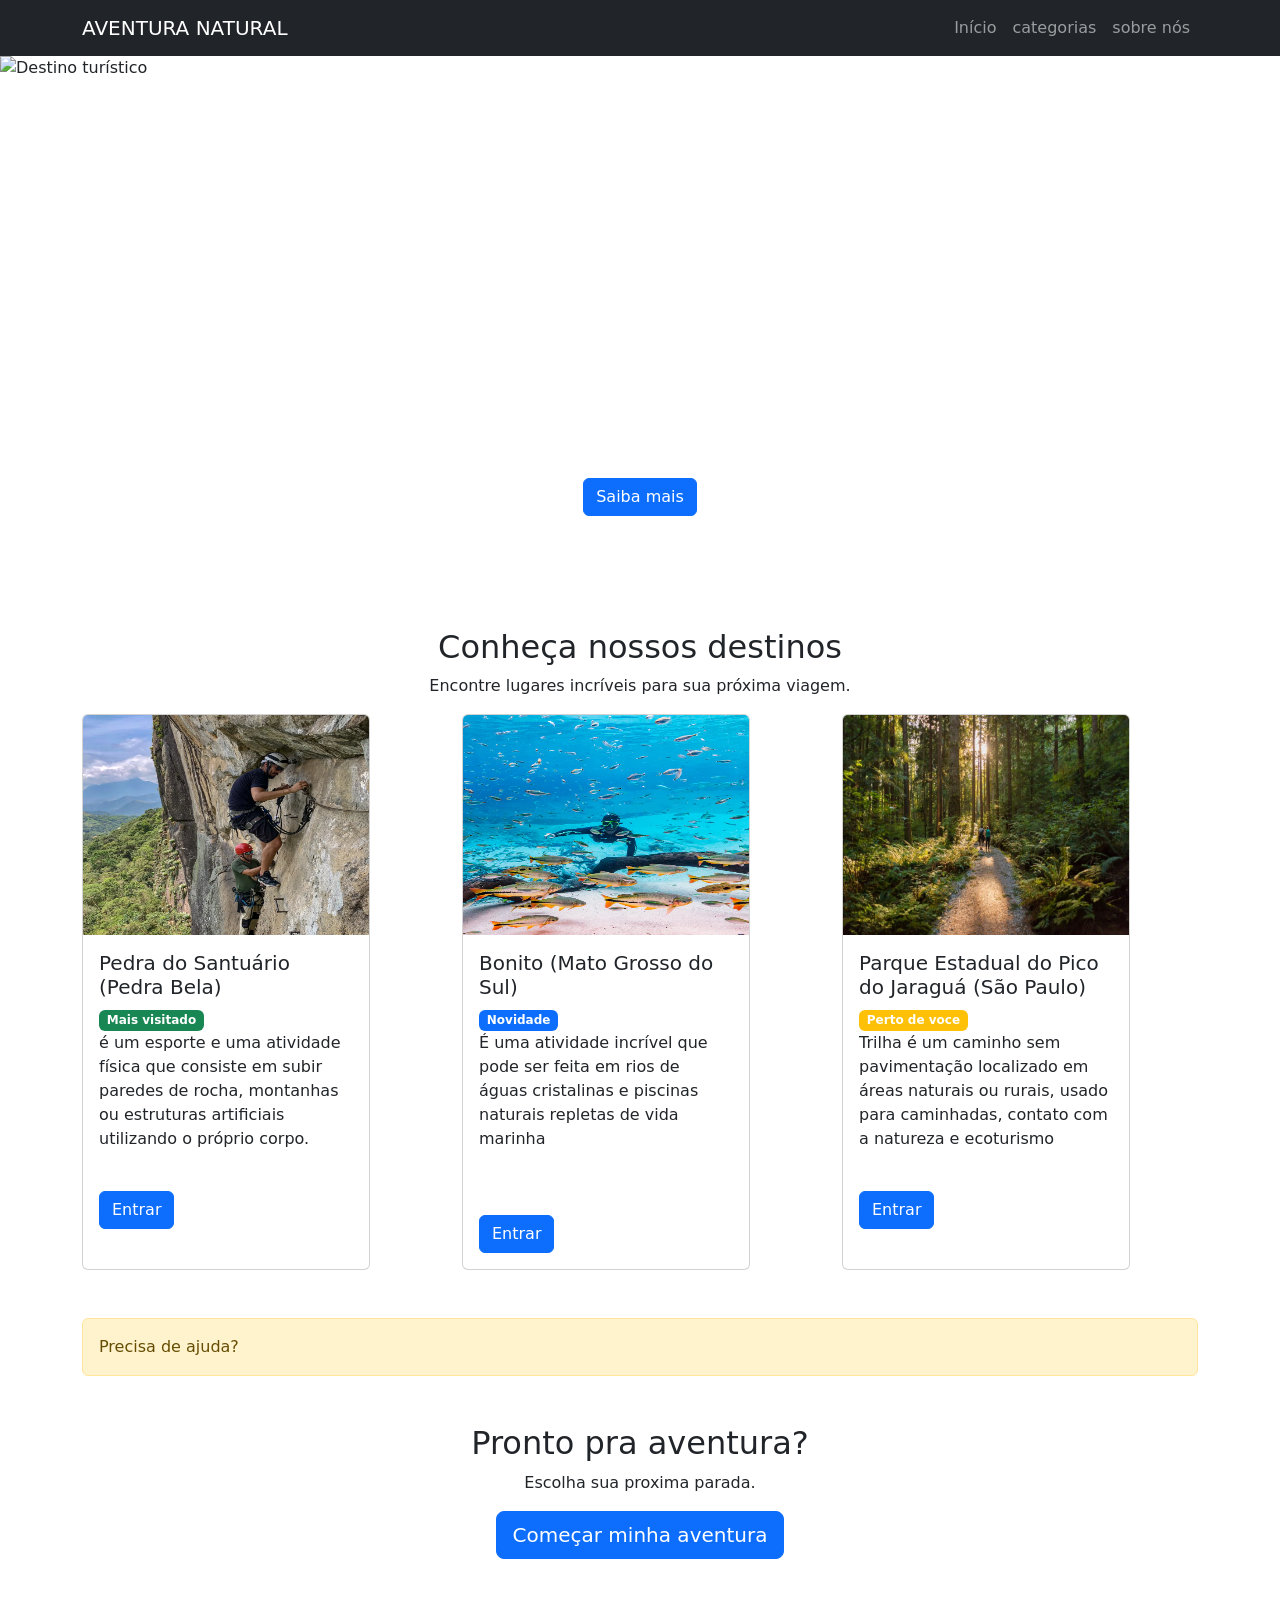
==== index.html @ bfe9abd6 "ana" ====
<!DOCTYPE html>
<html lang="pt-br">

<head>
    <meta charset="UTF-8">
    <meta name="viewport" content="width=device-width, initial-scale=1.0">
    <link href="https://cdn.jsdelivr.net/npm/bootstrap@5.3.3/dist/css/bootstrap.min.css" rel="stylesheet">
     <link href="./CSS/STYLE.CSS" rel="stylesheet">
   
    <title>AVENTURA NATURAL</title>
</head>

<body>
    <nav class="navbar navbar-expand-lg
    bg-dark navbar-dark">
        <div class="container">
            <a class="navbar-brand" href="#">
                AVENTURA NATURAL
            </a>
            <div class="navbar-nav ms-auto">
                <a class="nav-link" href="#">
                    Início</a>
                <a class="nav-link" href="#">
                    categorias</a>
                <a class="nav-link" href="#">
                    sobre nós</a>
            </div>
        </div>
    </nav>

    <div id="carouselTurismo" class="carousel slide" data-bs-ride="carousel">
        <div class="carousel-inner">

            <div class="carousel-item active">
                <img src="img/nado.webp" class="d-block w-100" alt="Destino turístico">
                <div class="carousel-caption">
                    <h2>Mergulho</h2>
                    <p>Conheça as belezas marinhas</p>
                    <button class="btn btn-primary">
                        Saiba mais
                    </button>
                </div>
            </div>


            <div class="carousel-item">
                <img src="img/pedra.jpg" class="d-block w-100">

                <div class="carousel-caption">
                    <h2>Escalada</h2>
                    <p>Descubra o mundo do alto.</p>

                    <button class="btn btn-primary">
                        Saiba mais

                    </button>
                </div>
            </div>

            <div class="carousel-item">
                <img src="./IMG/trilha.jpg" class="d-block w-100">
                <div class="carousel-caption">

                    <h2>Trilha</h2>
                    <p>Explore a natureza terrestre.</p>
                    <button class="btn btn-primary">

                        Saiba mais
                    </button>
                </div>
            </div>

            <button class="carousel-control-prev" type="button"
            data-bs-target="#carouselTurismo"          
            data-bs-slide="prev">           
            <span class="carousel-control-prev-icon">          
            </span>          
            </button>          
                       
            <button class="carousel-control-next"           
            type="button"            
            data-bs-target="#carouselTurismo"           
            data-bs-slide="next">          
            <span class="carousel-control-next-icon">    
            </span>
            </button>




        </div>
    </div>
    <script src="https://cdn.jsdelivr.net/npm/bootstrap@5.3.3/dist/js/bootstrap.bundle.min.js">

    </script>

<br>

<section class="container my-5">

        <h2 class="text-center">
             Conheça nossos destinos
            </h2>

        <p class="text-center">
         Encontre lugares incríveis para sua próxima viagem.
         </p>

<div class="row">
  <div class="col-md-4">
    <div class="card" style="width: 18rem;">
        <img src="./IMG/escaladacard.webp" class="card-img-top" alt="...">
        <div class="card-body">

            <h5 class="card-title">
                Pedra do Santuário (Pedra Bela)
              </h5>

              <span class="badge bg-success">
                Mais visitado
              </span>

          
          <p class="card-text">é um esporte e uma atividade física que consiste em subir paredes de rocha, montanhas ou estruturas artificiais utilizando o próprio corpo.</p>
          <br>
          <a href="#" class="btn btn-primary">Entrar</a>
        </div>
      </div>
  </div>

  <div class="col-md-4">
    <div class="card" style="width: 18rem;">
        <img src="./IMG/nadocards.webp" class="card-img-top" alt="...">
        <div class="card-body">

            <h5 class="card-title">
                Bonito (Mato Grosso do Sul)
              </h5>

              <span class=" badge bg-primary">
                Novidade
              </span>

          
          <p class="card-text">É uma atividade incrível que pode ser feita em rios de águas cristalinas e piscinas naturais repletas de vida marinha</p>
          <br>
          <br>
          <a href="#" class="btn btn-primary">Entrar</a>
        </div>
      </div>
  </div>

  <div class="col-md-4">
    <div class="card" style="width: 18rem;">
        <img src="./IMG/trilhacard.jpeg" class="card-img-top" alt="...">
        <div class="card-body">

            <h5 class="card-title">
                Parque Estadual do Pico do Jaraguá (São Paulo)
              </h5>

              <span class="badge bg-warning">
                Perto de voce
              </span>

        
          <p class="card-text">Trilha é um caminho sem pavimentação localizado em áreas naturais ou rurais, usado para caminhadas, contato com a natureza e ecoturismo</p>
          <br>
          <a href="#" class="btn btn-primary">Entrar</a>
        </div>
      </div>
  </div>
</div>

</section>
<div class="container my-5">
    
     <div class="alert alert-warning">
     Precisa de ajuda?
     </div>

    </div>

    <section class="container
  text-center my-5">

  <h2>Pronto pra aventura?</h2>

  <p>Escolha sua proxima parada.</p>

  <button class="btn btn-primary
    btn-lg">
    Começar minha aventura
  </button>

</section>

</body>
</html>
---- CSS/STYLE.CSS ----
.card-img-top {
        height: 220px;
    }

    .carousel-item img {
        height: 500px;
        object-fit: cover;
      }
      
      .card {
        height: 100%;
        transition: 0.3s;
      }

      .card:hover {
        transform: translateY(-5px);
      }
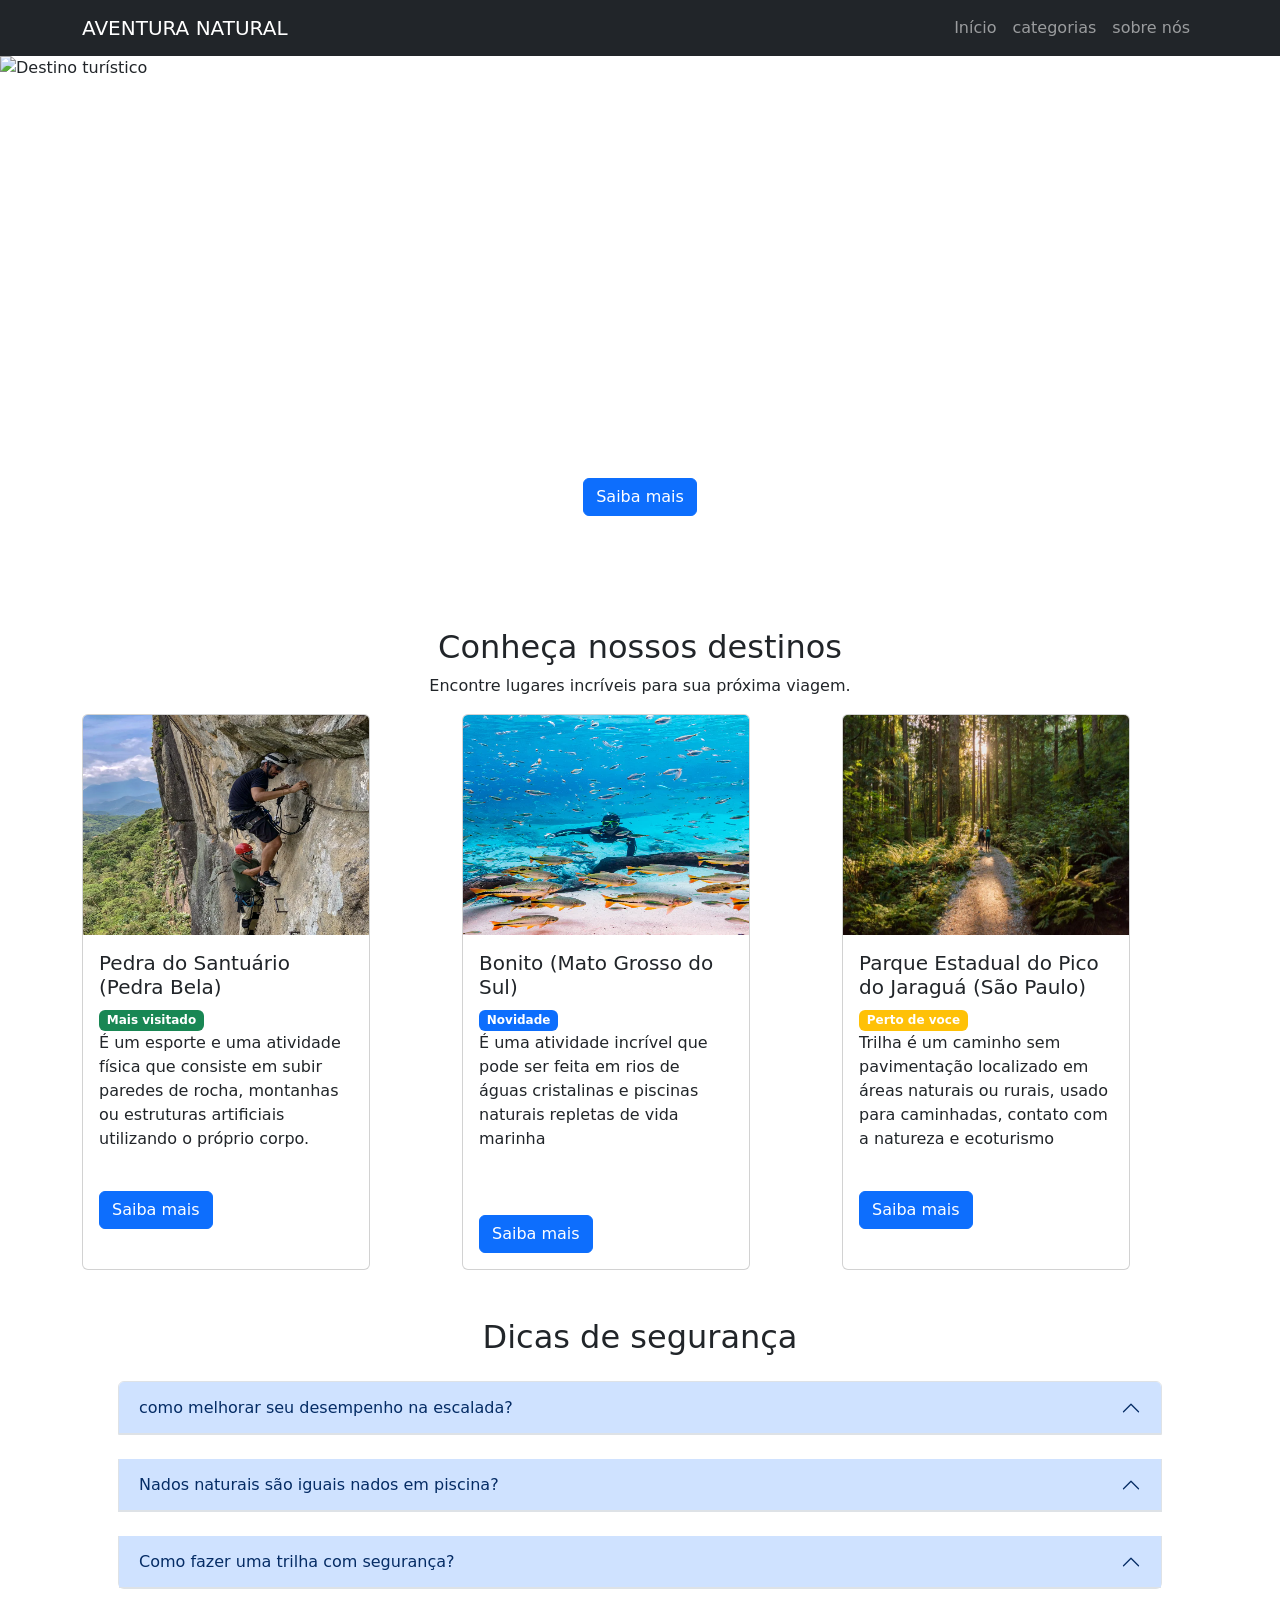
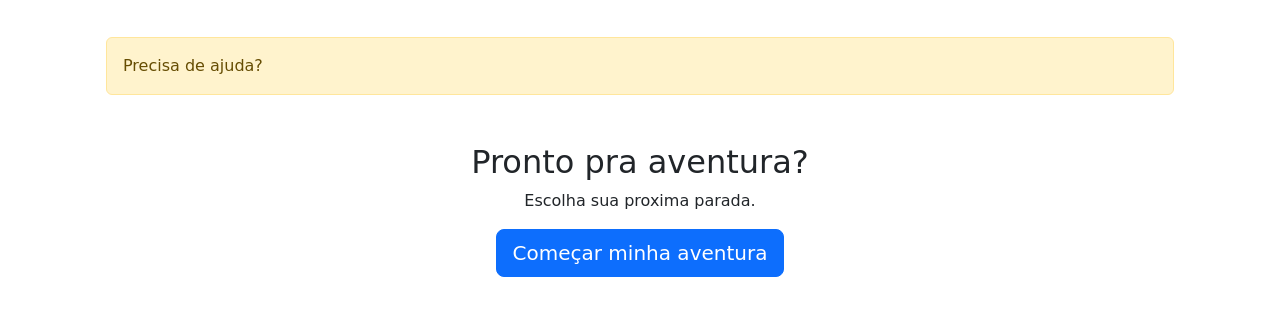
==== commit 4cdf4049: "Modal completo e outros" ====
--- a/index.html
+++ b/index.html
@@ -17,6 +17,20 @@
             <a class="navbar-brand" href="#">
                 AVENTURA NATURAL
             </a>
+
+            <button class="navbar-toggler"
+            type="button"  
+            data-bs-toggle="collapse"        
+            data-bs-target="#menu">   
+            <span class="navbar-toggler-icon">    
+            </span>
+          </button>
+          <div class="collapse navbar-collapse"
+          id="menu">
+          <!-- links do menu aqui -->
+        
+
+
             <div class="navbar-nav ms-auto">
                 <a class="nav-link" href="#">
                     Início</a>
@@ -25,6 +39,7 @@
                 <a class="nav-link" href="#">
                     sobre nós</a>
             </div>
+        </div>
         </div>
     </nav>
 
@@ -121,9 +136,13 @@
               </span>
 
           
-          <p class="card-text">é um esporte e uma atividade física que consiste em subir paredes de rocha, montanhas ou estruturas artificiais utilizando o próprio corpo.</p>
+          <p class="card-text">É um esporte e uma atividade física que consiste em subir paredes de rocha, montanhas ou estruturas artificiais utilizando o próprio corpo.</p>
           <br>
-          <a href="#" class="btn btn-primary">Entrar</a>
+          <button class="btn btn-primary"
+  data-bs-toggle="modal"
+  data-bs-target="#modalpedra">
+  Saiba mais
+</button>
         </div>
       </div>
   </div>
@@ -145,7 +164,11 @@
           <p class="card-text">É uma atividade incrível que pode ser feita em rios de águas cristalinas e piscinas naturais repletas de vida marinha</p>
           <br>
           <br>
-          <a href="#" class="btn btn-primary">Entrar</a>
+   <button class="btn btn-primary"
+  data-bs-toggle="modal"
+  data-bs-target="#modalBonito">
+  Saiba mais
+</button>
         </div>
       </div>
   </div>
@@ -166,15 +189,145 @@
         
           <p class="card-text">Trilha é um caminho sem pavimentação localizado em áreas naturais ou rurais, usado para caminhadas, contato com a natureza e ecoturismo</p>
           <br>
-          <a href="#" class="btn btn-primary">Entrar</a>
+    <button class="btn btn-primary"
+  data-bs-toggle="modal"
+  data-bs-target="#modalnado">
+  Saiba mais
+            </button>
         </div>
       </div>
   </div>
 </div>
 
+<div class="modal fade" id="modalBonito">
+    <div class="modal-dialog"> 
+      <div class="modal-content">
+        <div class="modal-header"> 
+          <h5 class="modal-title">Mato Grosso</h5> 
+          <button type="button" class="btn-close" data-bs-dismiss="modal"></button> 
+        </div> 
+        <div class="modal-body"> 
+          <img src="IMG/bonitoMT.jpg">
+          <p>Bonito, em Mato Grosso do Sul, é a capital brasileira do ecoturismo, famosa por seus rios de águas cristalinas, flutuações, grutas e cachoeiras.</p>  
+        </div>
+        <div class="modal-footer">  
+          <button type="button" class="btn btn-secondary" data-bs-dismiss="modal">Fechar</button> 
+        </div>
+      </div>
+    </div>
+  </div>
 </section>
 <div class="container my-5">
+
+    <div class="modal fade" id="modalpedra">
+        <div class="modal-dialog"> 
+          <div class="modal-content">
+            <div class="modal-header">
+              <h5 class="modal-title">São Paulo</h5> 
+              <button type="button" class="btn-close" data-bs-dismiss="modal"></button> 
+            </div> 
+            <div class="modal-body"> 
+              <img src="IMG/pedradosantuario.jfif">
+              <p>Pedra Bela é uma charmosa estância turística e a cidade mais rural do estado de São Paulo, localizada na Serra da Mantiqueira a cerca de 117 km da capital.</p>  
+            </div>
+            <div class="modal-footer">  
+              <button type="button" class="btn btn-secondary" data-bs-dismiss="modal">Fechar</button> 
+            </div>
+          </div>
+        </div>
+      </div>
+    </section>
+    <div class="container my-5">
+
+        <div class="modal fade" id="modalnado">
+            <div class="modal-dialog"> 
+              <div class="modal-content">
+                <div class="modal-header"> 
+                  <h5 class="modal-title">São Paulo</h5> 
+                  <button type="button" class="btn-close" data-bs-dismiss="modal"></button> 
+                </div> 
+                <div class="modal-body"> 
+                  <img src="IMG/jaragua.jpg">
+                  <p>O Parque Estadual do Jaraguá abriga o Pico do Jaraguá, o ponto mais alto da cidade de São Paulo, com 1.135 metros de altitude.</p>  
+                </div>
+                <div class="modal-footer">  
+                  <button type="button" class="btn btn-secondary" data-bs-dismiss="modal">Fechar</button> 
+                </div>
+              </div>
+            </div>
+          </div>
+        </section>
+        <div class="container my-5">
     
+            <div class="container my-5">
+                <h2 class="text-center mb-4">             
+                  Dicas de segurança        
+                </h2>           
+                <div class="accordion" id="faq">         
+               
+
+              <div class="accordion-item">
+                <h2 class="accordion-header">             
+                  <button class="accordion-button"           
+                    data-bs-toggle="collapse"            
+                    data-bs-target="#pergunta1">           
+                    como melhorar seu desempenho na escalada?    
+                  </button>            
+                </h2>            
+                <div id="pergunta1"           
+                  class="accordion-collapse collapse"           
+                  data-bs-parent="#faq">            
+                  <div class="accordion-body">            
+                    Para melhorar o seu desempenho e garantir a segurança na escalada, priorize a técnica com as pernas em vez de usar apenas a força dos braços.            
+                  </div>            
+                </div>
+              </div> 
+            <br>
+            
+              <div class="accordion-item">
+                <h2 class="accordion-header">             
+                  <button class="accordion-button"           
+                    data-bs-toggle="collapse"            
+                    data-bs-target="#pergunta1">           
+                    Nados naturais são iguais nados em piscina?            
+                  </button>            
+                </h2>            
+                <div id="pergunta1"           
+                  class="accordion-collapse collapse"           
+                  data-bs-parent="#faq">            
+                  <div class="accordion-body">            
+                    seja no mar, em rios, lagos ou cachoeiras, é uma experiência incrível e libertadora, mas exige cuidados muito diferentes da piscina.            
+                  </div>            
+                </div>
+              </div> 
+            <br>
+              <div class="accordion-item">
+                <h2 class="accordion-header">             
+                  <button class="accordion-button"           
+                    data-bs-toggle="collapse"            
+                    data-bs-target="#pergunta1">           
+                    Como fazer uma trilha com segurança?       
+                  </button>            
+                </h2>            
+                <div id="pergunta1"           
+                  class="accordion-collapse collapse"           
+                  data-bs-parent="#faq">            
+                  <div class="accordion-body">            
+                    Para fazer uma trilha no mato com segurança e conforto, o mais importante é planejar o trajeto com antecedência e usar roupas e calçados adequados.            
+                  </div>            
+                </div>
+              </div> 
+            
+            
+            
+            
+            </div>
+              </div>
+
+
+
+
+    <!--alerta-->
      <div class="alert alert-warning">
      Precisa de ajuda?
      </div>
@@ -193,6 +346,7 @@
     Começar minha aventura
   </button>
 
+  
 </section>
 
 </body>
--- a/CSS/STYLE.CSS
+++ b/CSS/STYLE.CSS
@@ -14,4 +14,147 @@
 
       .card:hover {
         transform: translateY(-5px);
-      }+      }
+
+
+
+      /* Caixa principal do Modal */
+.modal-content {
+  border: none;
+  border-radius: 18px;
+  overflow: hidden;
+
+  /* Sombra ao redor da janela */
+  box-shadow: 0 10px 30px rgba(0, 0, 0, 0.25);
+}
+
+/* -----------------------------------------------------​
+
+   CABEÇALHO DO MODAL​
+
+----------------------------------------------------- */
+.modal-header {
+  padding: 20px 25px;
+
+  /* Remove a linha padrão do Bootstrap */
+  border-bottom: none;
+
+  background-color: #f8f9fa;
+}
+
+/* Título do Modal */
+.modal-title {
+  font-size: 1.5rem;
+  font-weight: 700;
+}
+
+/* Corpo do Modal */
+.modal-body {
+  padding: 30px;
+  font-size: 1rem;
+  line-height: 1.7;
+}
+
+/* Imagem dentro do Modal */
+.modal-body img {
+  width: 440px;
+  border-radius: 12px;
+  margin-bottom: 20px;
+}
+
+/* Rodapé do Modal */
+.modal-footer {
+  padding: 15px 25px;
+  border-top: none;
+  background-color: #f8f9fa;
+}
+
+/* Botões do Modal */
+.modal .btn {
+  border-radius: 8px;
+  padding: 8px 20px;
+}
+
+
+/* -----------------------------------------------------​
+
+   CAIXA PRINCIPAL​
+
+   ----------------------------------------------------- */
+/* Cria uma caixa separada para o Accordion. O max-width evita que fique muito largo. */
+.faq-box {
+  max-width: 850px;
+  /* Centraliza a caixa */
+  margin: 0 auto;
+  /* Espaçamento interno */
+  padding: 35px;
+  /* Fundo da caixa */
+  background-color: #ffffff;
+  /* Cantos arredondados */
+  border-radius: 18px;
+  /* Borda */
+  border: 1px solid #e9ecef;
+  /* Sombra para criar sensação de elevação */
+  box-shadow: 0 8px 25px rgba(0, 0, 0, 0.12);
+}
+  /* -----------------------------------------------------​
+
+   ÁREA DO ACCORDION​
+
+   ----------------------------------------------------- */
+.faq-box .accordion {
+  width: 100%;
+}
+
+/* -----------------------------------------------------​
+
+   CADA PERGUNTA​
+
+   ----------------------------------------------------- */
+.faq-box .accordion-item {
+  /* Remove a borda padrão */
+  border: none;
+  /* Espaço entre as perguntas */
+  margin-bottom: 15px;
+  /* Arredonda cada "gaveta" */
+  border-radius: 12px;
+  /* Mantém o conteúdo dentro do arredondamento */
+  overflow: hidden;
+  /* Pequena sombra em cada item */
+  box-shadow: 0 3px 10px rgba(0, 0, 0, 0.08);
+}
+
+  /* EFEITO AO CLICAR */
+/* Remove o contorno padrão que aparece quando o botão recebe foco. */
+.faq-box .accordion-button:focus {
+  box-shadow: none;
+}
+
+/* ÁREA DA RESPOSTA */
+.faq-box .accordion-body {
+  /* Espaçamento interno maior */
+  padding: 25px;
+  /* Espaçamento entre linhas */
+  line-height: 1.7;
+  /* Fundo da resposta */
+  background-color: #ffffff;
+}
+
+/* BOTÃO DA PERGUNTA */
+.faq-box .accordion-button {
+  /* Espaçamento interno */
+  padding: 20px 22px;
+  /* Tamanho do texto */
+  font-size: 1rem;
+  /* Deixa a pergunta em destaque */
+  font-weight: 600;
+  /* Cor de fundo */
+  background-color: #f8f9fa;
+}
+
+/* PERGUNTA ABERTA */
+.faq-box .accordion-button:not(.collapsed) {
+  background-color: #e9ecef;
+  /* Remove sombra padrão */
+  box-shadow: none;
+}
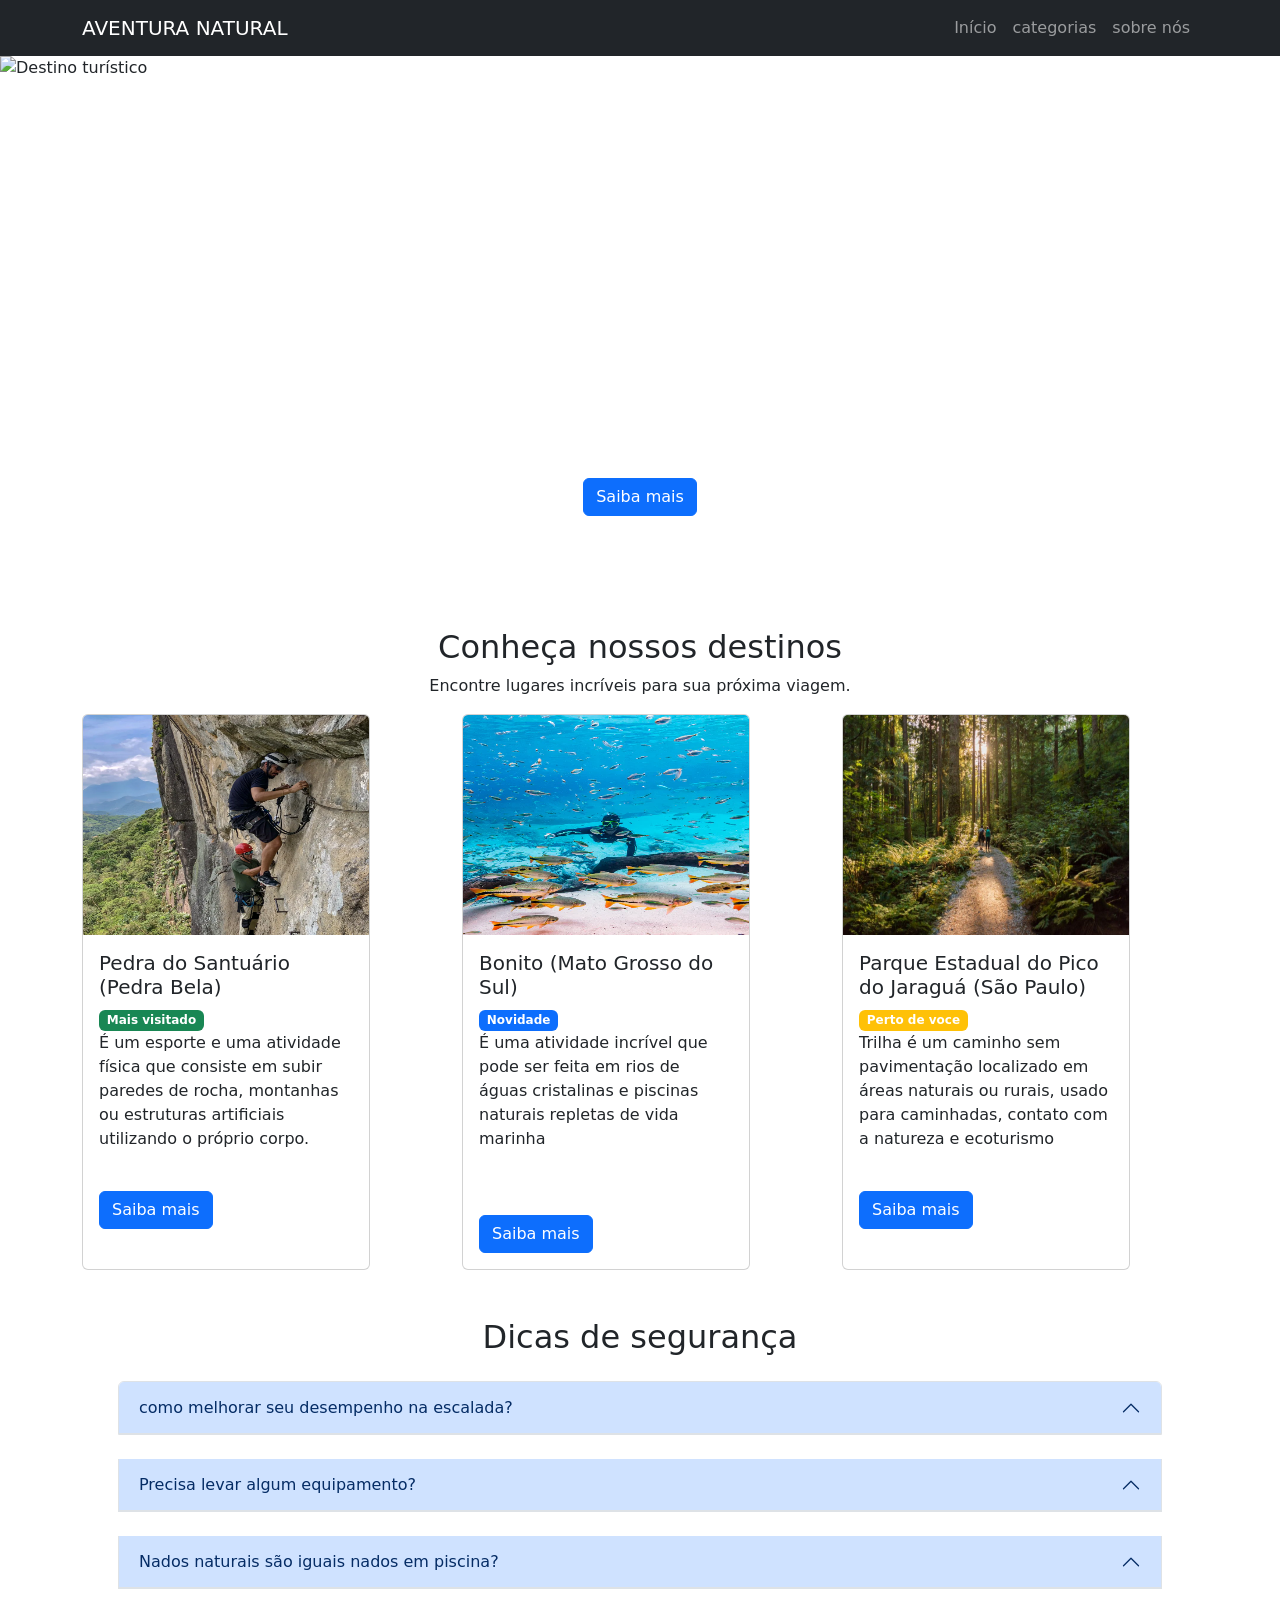
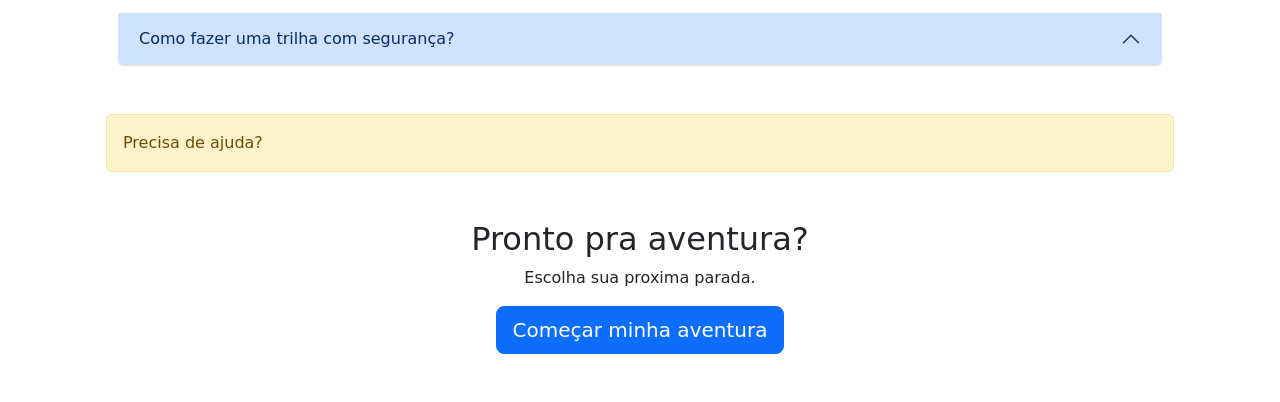
==== commit a4ab96bb: "ACORDDION" ====
--- a/index.html
+++ b/index.html
@@ -59,7 +59,7 @@
 
 
             <div class="carousel-item">
-                <img src="img/pedra.jpg" class="d-block w-100">
+                <img src="img/pedra.jpg" class="d-block w-100" alt="Pedra">
 
                 <div class="carousel-caption">
                     <h2>Escalada</h2>
@@ -73,7 +73,7 @@
             </div>
 
             <div class="carousel-item">
-                <img src="./IMG/trilha.jpg" class="d-block w-100">
+                <img src="./IMG/trilha.jpg" class="d-block w-100" alt="Trilha">
                 <div class="carousel-caption">
 
                     <h2>Trilha</h2>
@@ -283,16 +283,35 @@
                 </div>
               </div> 
             <br>
+
+            <div class="accordion-item">
+              <h2 class="accordion-header">             
+                <button class="accordion-button"           
+                  data-bs-toggle="collapse"            
+                  data-bs-target="#pergunta4">           
+                  Precisa levar algum equipamento?   
+                </button>            
+              </h2>            
+              <div id="pergunta4"           
+                class="accordion-collapse collapse"           
+                data-bs-parent="#faq">            
+                <div class="accordion-body">            
+                  Se a empresa ou o local não disponibilizar, é recomendado levar equipametos de segurança do respectivo espote que ira praticar.            
+                </div>            
+              </div>
+            </div> 
+          <br>
+          
             
               <div class="accordion-item">
                 <h2 class="accordion-header">             
                   <button class="accordion-button"           
                     data-bs-toggle="collapse"            
-                    data-bs-target="#pergunta1">           
+                    data-bs-target="#pergunta2">           
                     Nados naturais são iguais nados em piscina?            
                   </button>            
                 </h2>            
-                <div id="pergunta1"           
+                <div id="pergunta2"           
                   class="accordion-collapse collapse"           
                   data-bs-parent="#faq">            
                   <div class="accordion-body">            
@@ -305,11 +324,11 @@
                 <h2 class="accordion-header">             
                   <button class="accordion-button"           
                     data-bs-toggle="collapse"            
-                    data-bs-target="#pergunta1">           
+                    data-bs-target="#pergunta3">           
                     Como fazer uma trilha com segurança?       
                   </button>            
                 </h2>            
-                <div id="pergunta1"           
+                <div id="pergunta3"           
                   class="accordion-collapse collapse"           
                   data-bs-parent="#faq">            
                   <div class="accordion-body">            
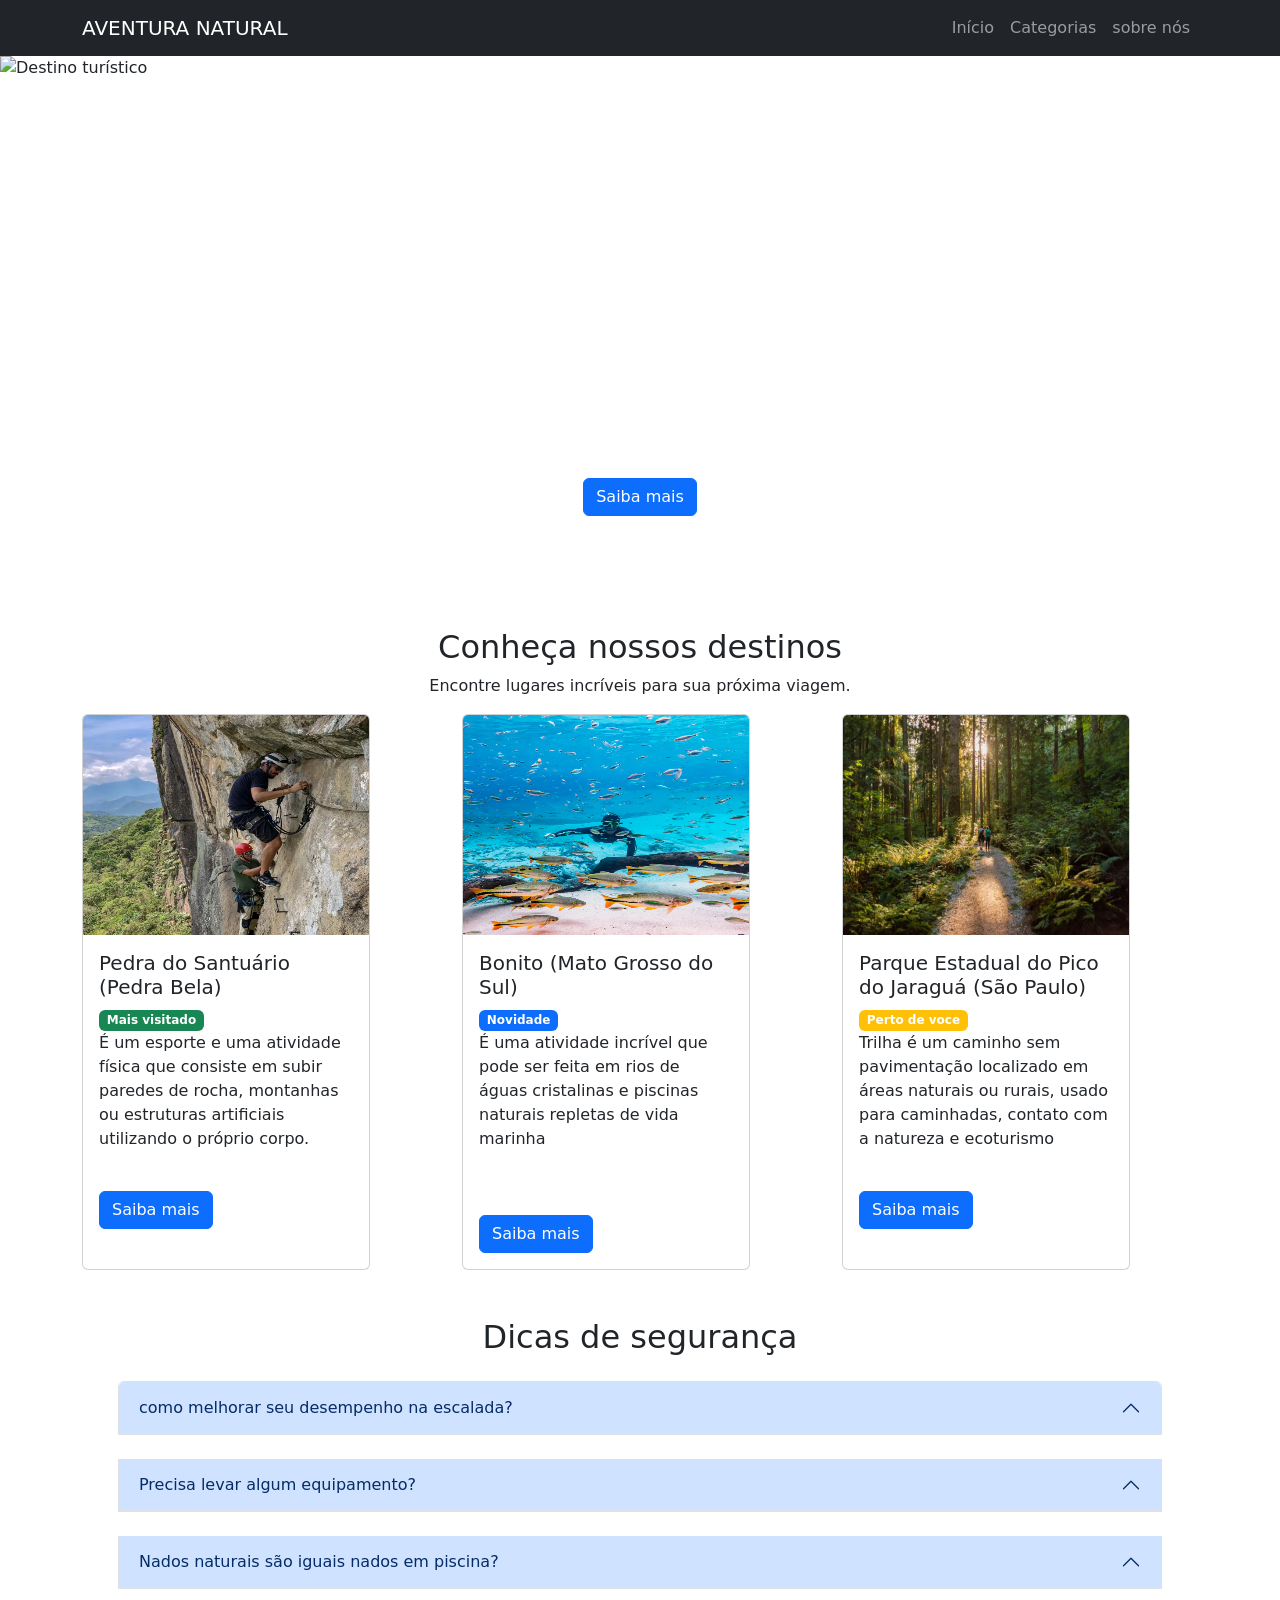
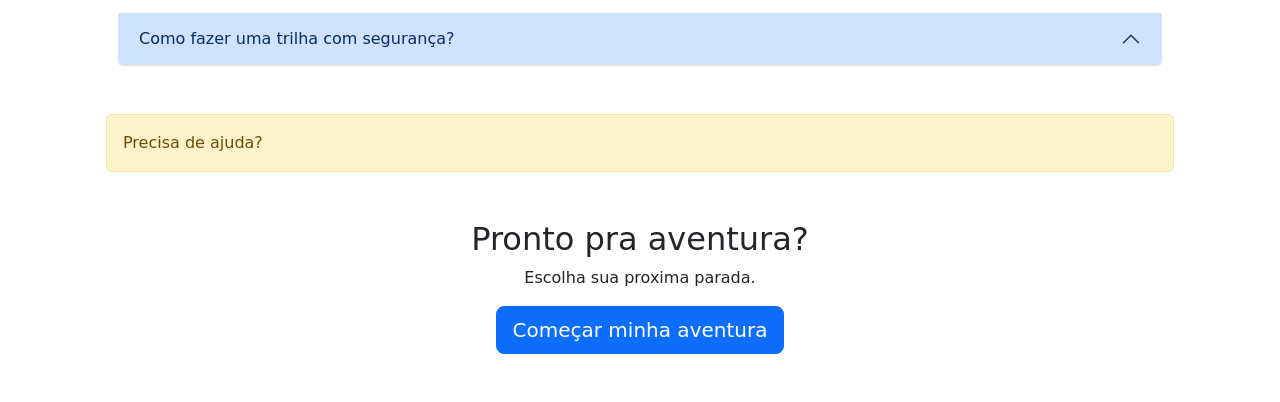
==== commit b7425ca8: "Mudanças" ====
--- a/index.html
+++ b/index.html
@@ -14,7 +14,7 @@
     <nav class="navbar navbar-expand-lg
     bg-dark navbar-dark">
         <div class="container">
-            <a class="navbar-brand" href="#">
+            <a class="navbar-brand" href="index.html">
                 AVENTURA NATURAL
             </a>
 
@@ -32,11 +32,11 @@
 
 
             <div class="navbar-nav ms-auto">
-                <a class="nav-link" href="#">
+                <a class="nav-link" href="index.html">
                     Início</a>
-                <a class="nav-link" href="#">
-                    categorias</a>
-                <a class="nav-link" href="#">
+                <a class="nav-link" href="categorias.html">
+                    Categorias</a>
+                <a class="nav-link" href="sobrenos.html">
                     sobre nós</a>
             </div>
         </div>
@@ -73,7 +73,7 @@
             </div>
 
             <div class="carousel-item">
-                <img src="./IMG/trilha.jpg" class="d-block w-100" alt="Trilha">
+                <img src="./IMG/trilha2.jpeg" class="d-block w-100" alt="Trilha">
                 <div class="carousel-caption">
 
                     <h2>Trilha</h2>
--- a/CSS/STYLE.CSS
+++ b/CSS/STYLE.CSS
@@ -157,4 +157,22 @@
   background-color: #e9ecef;
   /* Remove sombra padrão */
   box-shadow: none;
+}
+
+#muu {
+  background-image: url("../IMG/categorias.jpeg");
+  background-repeat: no-repeat;
+  background-size: cover;
+  background-position: center;
+  height: 500px;
+  width: 1271.5px;
+}
+
+#vv {
+  position: absolute;
+  top: 50%;
+  left: 50%;
+  transform: translate(-50%, -50%);
+  text-align: center;
+  width: 100%;
 }
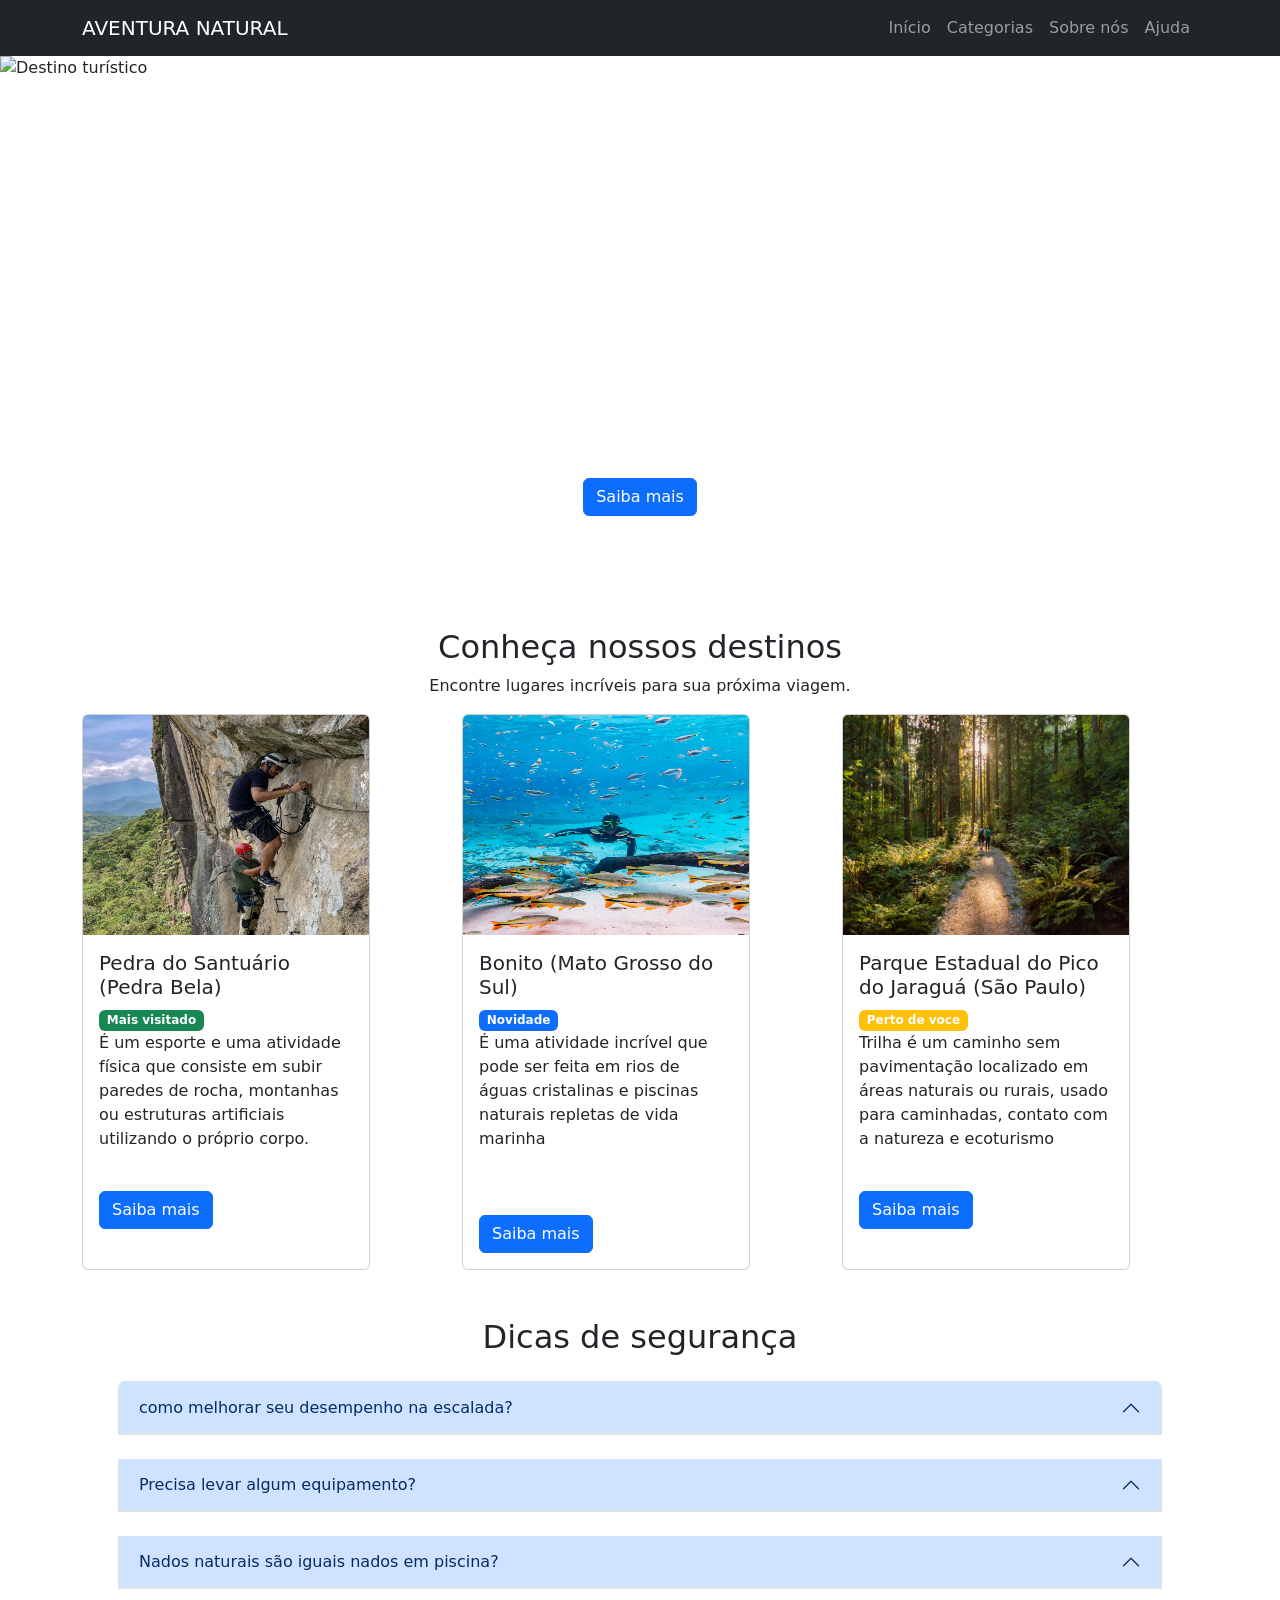
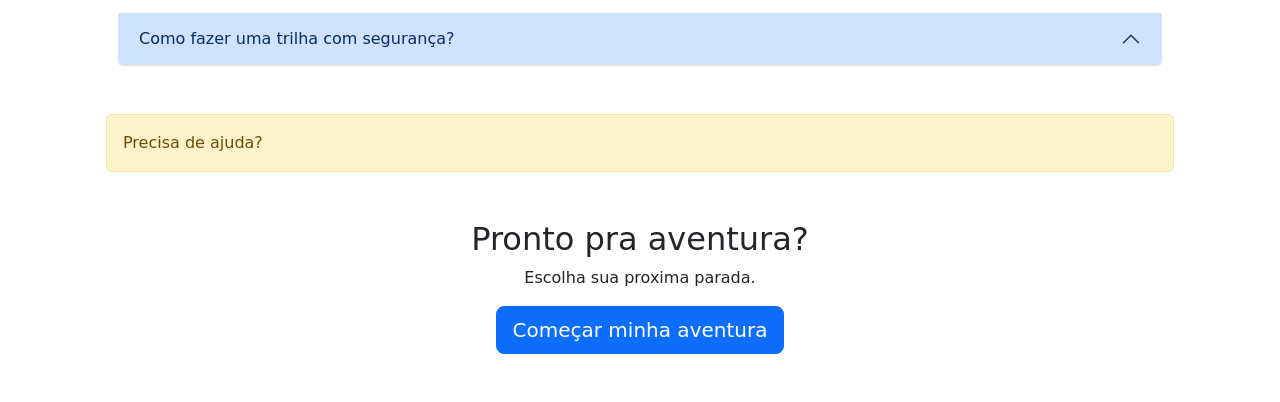
==== commit 942d0ace: "Mudanças" ====
--- a/index.html
+++ b/index.html
@@ -37,7 +37,9 @@
                 <a class="nav-link" href="categorias.html">
                     Categorias</a>
                 <a class="nav-link" href="sobrenos.html">
-                    sobre nós</a>
+                    Sobre nós</a>
+                    <a class="nav-link" href="ajuda.html">
+                      Ajuda</a>
             </div>
         </div>
         </div>
@@ -51,9 +53,9 @@
                 <div class="carousel-caption">
                     <h2>Mergulho</h2>
                     <p>Conheça as belezas marinhas</p>
-                    <button class="btn btn-primary">
-                        Saiba mais
-                    </button>
+                    <a href="categorias.html" class="btn btn-primary">
+                      Saiba mais
+                  </a>
                 </div>
             </div>
 
@@ -346,12 +348,10 @@
 
 
 
-    <!--alerta-->
-     <div class="alert alert-warning">
-     Precisa de ajuda?
-     </div>
-
-    </div>
+  <!--alerta-->
+<a href="ajuda.html" class="alert alert-warning d-block text-decoration-none">
+  Precisa de ajuda?
+</a>
 
     <section class="container
   text-center my-5">
@@ -360,10 +360,9 @@
 
   <p>Escolha sua proxima parada.</p>
 
-  <button class="btn btn-primary
-    btn-lg">
+  <a href="categorias.html" class="btn btn-primary btn-lg">
     Começar minha aventura
-  </button>
+</a>
 
   
 </section>
--- a/CSS/STYLE.CSS
+++ b/CSS/STYLE.CSS
@@ -164,8 +164,8 @@
   background-repeat: no-repeat;
   background-size: cover;
   background-position: center;
-  height: 500px;
-  width: 1271.5px;
+  height: 480px;
+  width: 1256px;
 }
 
 #vv {
@@ -175,4 +175,12 @@
   transform: translate(-50%, -50%);
   text-align: center;
   width: 100%;
-}+}
+#BB {
+  background-image: url("../IMG/eco2.jpeg");
+  background-repeat: no-repeat;
+  background-size: cover;
+  background-position: center;
+  height: 450px;
+  width: 1256px;
+}
